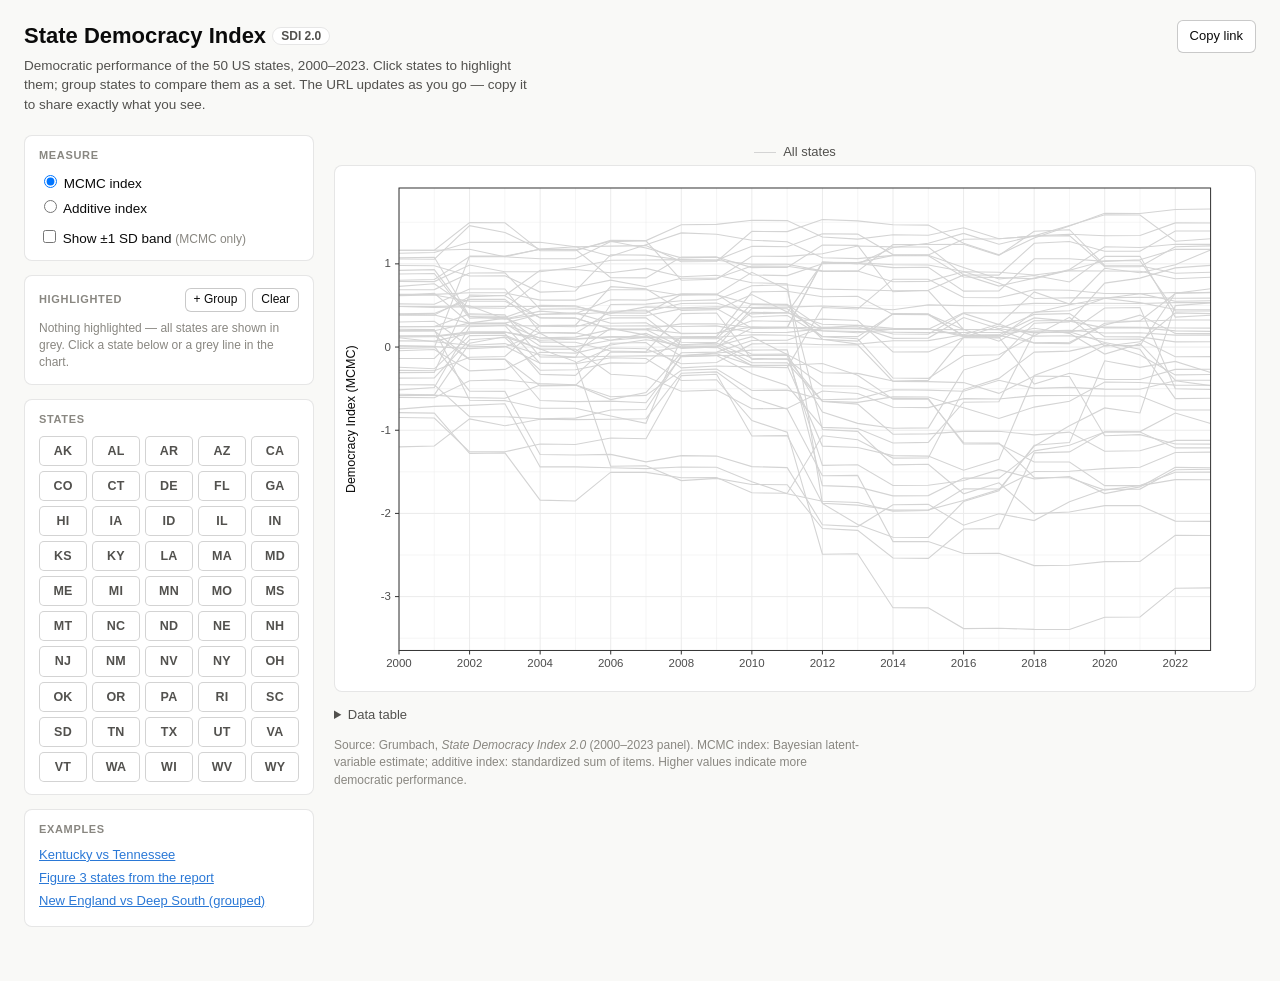
==== site/index.html @ ab57606a "Add SDI 2.0 explorer static site and source data Static, dependency-free site (vanilla HTML/CSS/JS +" ====
<!DOCTYPE html>
<html lang="en">
<head>
<meta charset="utf-8">
<meta name="viewport" content="width=device-width, initial-scale=1">
<title>SDI 2.0 Explorer — State Democracy Index</title>
<meta name="description" content="Interactive explorer for the State Democracy Index (SDI 2.0), 2000–2023. Highlight and compare states; share views by URL.">
<link rel="stylesheet" href="style.css">
</head>
<body>
<header class="site-header">
  <div>
    <h1>State Democracy Index <span class="version">SDI&nbsp;2.0</span></h1>
    <p class="subtitle">Democratic performance of the 50 US states, 2000–2023.
      Click states to highlight them; group states to compare them as a set.
      The URL updates as you go — copy it to share exactly what you see.</p>
  </div>
  <div class="header-actions">
    <button id="copy-link" class="btn" type="button" title="Copy a shareable link to this view">Copy link</button>
  </div>
</header>

<main class="layout">
  <aside class="controls" aria-label="Chart controls">
    <section class="control-block">
      <h2>Measure</h2>
      <div class="radio-row" role="radiogroup" aria-label="Measure">
        <label><input type="radio" name="metric" value="mcmc" checked> MCMC index</label>
        <label><input type="radio" name="metric" value="additive"> Additive index</label>
      </div>
      <label class="check-row" id="band-row">
        <input type="checkbox" id="band"> Show ±1 SD band <span class="hint">(MCMC only)</span>
      </label>
    </section>

    <section class="control-block">
      <div class="block-head">
        <h2>Highlighted</h2>
        <span class="head-btns">
          <button id="new-group" class="btn small" type="button">+ Group</button>
          <button id="clear-all" class="btn small" type="button">Clear</button>
        </span>
      </div>
      <ul id="series-list" class="series-list" aria-live="polite"></ul>
      <p id="series-hint" class="hint"></p>
    </section>

    <section class="control-block">
      <h2>States</h2>
      <div id="state-grid" class="state-grid" role="group" aria-label="Toggle states"></div>
    </section>

    <section class="control-block examples">
      <h2>Examples</h2>
      <a href="?s=KY&s=TN">Kentucky vs Tennessee</a>
      <a href="?s=CA&s=NC&s=TN&s=MI&s=WA">Figure&nbsp;3 states from the report</a>
      <a href="?s=New%20England%3ACT%2CMA%2CME%2CNH%2CRI%2CVT&s=Deep%20South%3AAL%2CGA%2CLA%2CMS%2CSC">New England vs Deep South (grouped)</a>
    </section>
  </aside>

  <section class="chart-area">
    <div id="legend" class="legend" aria-hidden="true"></div>
    <div id="chart-wrap" class="chart-wrap">
      <svg id="chart" role="img" aria-label="Line chart of state democracy index by year"></svg>
      <div id="tooltip" class="tooltip" hidden></div>
    </div>
    <details class="table-view">
      <summary>Data table</summary>
      <div id="table-wrap" class="table-wrap"></div>
    </details>
    <p class="source">Source: Grumbach, <em>State Democracy Index 2.0</em> (2000–2023 panel).
      MCMC index: Bayesian latent-variable estimate; additive index: standardized sum of items.
      Higher values indicate more democratic performance.</p>
  </section>
</main>

<script src="data.js"></script>
<script src="app.js"></script>
</body>
</html>
---- site/style.css ----
/* SDI 2.0 Explorer — page chrome kept quiet so the theme_bw panel reads as the artifact. */
:root {
  --page: #f9f9f7;
  --surface: #ffffff;
  --ink: #0b0b0b;
  --ink-2: #52514e;
  --muted: #898781;
  --hairline: rgba(11, 11, 11, 0.10);
  --accent: #2a78d6;
  /* ggplot2 theme_bw panel tokens */
  --panel-border: #333333;   /* grey20 */
  --grid-major: #ebebeb;     /* grey92 */
  --axis-text: #4d4d4d;      /* grey30 */
  --bg-line: #d4d4d4;        /* unhighlighted states */
  font-family: Arial, Helvetica, "Segoe UI", system-ui, sans-serif;
}

* { box-sizing: border-box; }
html, body { margin: 0; }
body { background: var(--page); color: var(--ink); line-height: 1.45; }

.site-header {
  display: flex; align-items: flex-start; justify-content: space-between; gap: 16px;
  padding: 20px 24px 12px; max-width: 1280px; margin: 0 auto;
}
.site-header h1 { margin: 0 0 4px; font-size: 22px; font-weight: 700; }
.version {
  font-size: 12px; font-weight: 600; color: var(--ink-2);
  border: 1px solid var(--hairline); border-radius: 10px; padding: 1px 8px;
  vertical-align: 3px; background: var(--surface);
}
.subtitle { margin: 0; max-width: 68ch; color: var(--ink-2); font-size: 13.5px; }

.btn {
  font: inherit; font-size: 13px; color: var(--ink);
  background: var(--surface); border: 1px solid rgba(11,11,11,0.22);
  border-radius: 6px; padding: 6px 12px; cursor: pointer; white-space: nowrap;
}
.btn:hover { border-color: var(--ink); }
.btn.small { padding: 2px 8px; font-size: 12px; }
.btn.copied { background: #eaf6ea; border-color: #0ca30c; }

.layout {
  display: grid; grid-template-columns: 290px minmax(0, 1fr); gap: 20px;
  max-width: 1280px; margin: 0 auto; padding: 8px 24px 40px;
}
@media (max-width: 880px) { .layout { grid-template-columns: 1fr; } }

.controls { min-width: 0; }
.control-block {
  background: var(--surface); border: 1px solid var(--hairline); border-radius: 8px;
  padding: 12px 14px; margin-bottom: 14px;
}
.control-block h2 {
  margin: 0 0 8px; font-size: 11px; font-weight: 700; letter-spacing: 0.06em;
  text-transform: uppercase; color: var(--muted);
}
.block-head { display: flex; align-items: center; justify-content: space-between; margin-bottom: 8px; }
.block-head h2 { margin: 0; }
.head-btns { display: flex; gap: 6px; }

.radio-row { display: flex; flex-direction: column; gap: 4px; font-size: 13.5px; }
.check-row { display: block; margin-top: 8px; font-size: 13.5px; }
.check-row input:disabled + span, .check-row:has(input:disabled) { color: var(--muted); }
.hint { color: var(--muted); font-size: 12px; margin: 6px 0 0; }

/* Series list */
.series-list { list-style: none; margin: 0; padding: 0; }
.series-list li {
  display: flex; align-items: center; gap: 8px; padding: 5px 6px;
  border-radius: 6px; font-size: 13.5px;
}
.series-list li.group { flex-wrap: wrap; }
.series-list li.active-target { outline: 2px solid var(--accent); outline-offset: -2px; background: #f2f7fd; }
.swatch { width: 18px; height: 4px; border-radius: 2px; flex: none; }
.series-label { flex: 1 1 auto; min-width: 0; overflow: hidden; text-overflow: ellipsis; white-space: nowrap; }
.series-label input {
  font: inherit; width: 100%; border: none; border-bottom: 1px dashed var(--hairline);
  background: transparent; padding: 0;
}
.series-label input:focus { outline: none; border-bottom-color: var(--accent); }
.member-chips { flex-basis: 100%; padding-left: 26px; font-size: 12px; color: var(--ink-2); }
.remove-btn {
  border: none; background: none; cursor: pointer; color: var(--muted);
  font-size: 15px; line-height: 1; padding: 2px 4px; flex: none;
}
.remove-btn:hover { color: #d03b3b; }

/* State chip grid */
.state-grid { display: grid; grid-template-columns: repeat(auto-fill, minmax(44px, 1fr)); gap: 5px; }
.state-chip {
  font: inherit; font-size: 12.5px; font-weight: 600; letter-spacing: 0.02em;
  padding: 5px 0; text-align: center; cursor: pointer;
  border: 1px solid rgba(11,11,11,0.18); border-radius: 5px;
  background: var(--surface); color: var(--ink-2);
}
.state-chip:hover { border-color: var(--ink); color: var(--ink); }
.state-chip.on { color: #fff; border-color: transparent; }

.examples a { display: block; font-size: 13px; color: var(--accent); margin: 4px 0; }

/* Chart area */
.chart-area { min-width: 0; }
.legend {
  display: flex; flex-wrap: wrap; gap: 4px 18px; justify-content: center;
  padding: 8px 10px 4px; font-size: 13px; color: var(--ink);
}
.legend .entry { display: inline-flex; align-items: center; gap: 7px; }
.legend .key { width: 22px; height: 0; border-top-width: 3px; border-top-style: solid; }
.legend .entry.other { color: var(--ink-2); }
.legend .entry.other .key { border-top-width: 1.5px; }

.chart-wrap {
  position: relative; background: var(--surface);
  border: 1px solid var(--hairline); border-radius: 8px; padding: 10px 6px 6px;
}
#chart { display: block; width: 100%; }

.tooltip {
  position: absolute; pointer-events: none; z-index: 5;
  background: rgba(255,255,255,0.97); border: 1px solid rgba(11,11,11,0.25);
  border-radius: 6px; box-shadow: 0 2px 8px rgba(11,11,11,0.12);
  padding: 7px 10px; font-size: 12.5px; min-width: 130px;
}
.tooltip .tt-year { font-weight: 700; margin-bottom: 4px; }
.tooltip .tt-row { display: flex; align-items: center; gap: 6px; margin: 2px 0; }
.tooltip .tt-row .swatch { width: 12px; height: 3px; }
.tooltip .tt-val { margin-left: auto; font-variant-numeric: tabular-nums; padding-left: 10px; }

.table-view { margin-top: 14px; font-size: 13px; }
.table-view summary { cursor: pointer; color: var(--ink-2); }
.table-wrap { overflow-x: auto; margin-top: 8px; }
.table-wrap table { border-collapse: collapse; background: var(--surface); }
.table-wrap th, .table-wrap td {
  border: 1px solid var(--hairline); padding: 3px 9px; text-align: right;
  font-variant-numeric: tabular-nums; white-space: nowrap;
}
.table-wrap th { background: #f3f3f0; font-weight: 600; text-align: right; }
.table-wrap th:first-child, .table-wrap td:first-child { text-align: left; }

.source { color: var(--muted); font-size: 12px; max-width: 80ch; }

/* SVG internals */
#chart text { font-family: inherit; }
.crosshair { stroke: rgba(11,11,11,0.35); stroke-width: 1; stroke-dasharray: 3 3; }
.hit { fill: none; stroke: transparent; stroke-width: 9; cursor: pointer; }
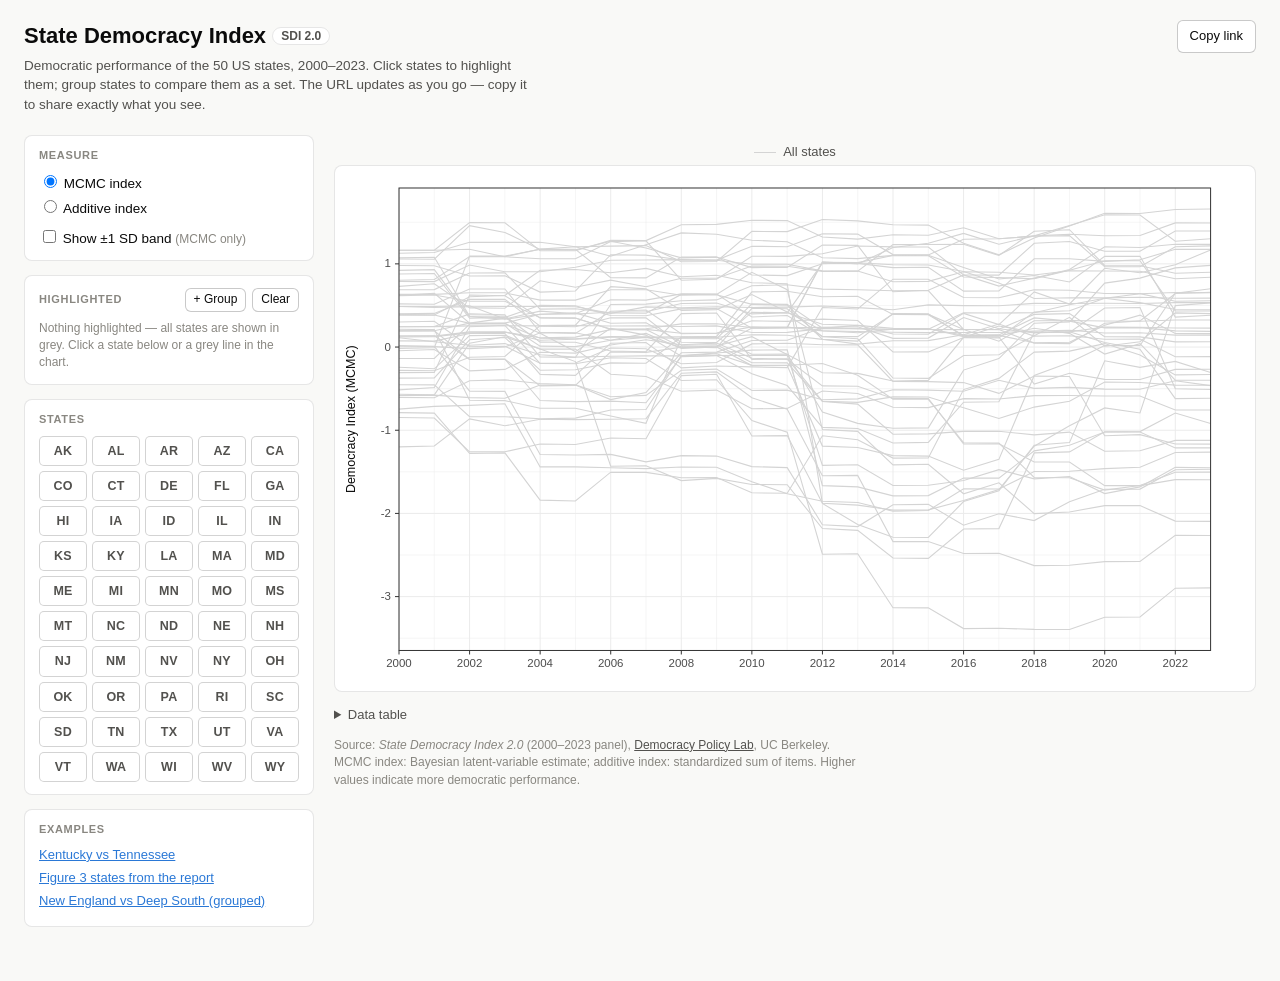
==== commit ee1b2d33: "Credit Democracy Policy Lab as data source Link the source attribution on the site and in the README" ====
--- a/site/index.html
+++ b/site/index.html
@@ -68,9 +68,10 @@
       <summary>Data table</summary>
       <div id="table-wrap" class="table-wrap"></div>
     </details>
-    <p class="source">Source: Grumbach, <em>State Democracy Index 2.0</em> (2000–2023 panel).
-      MCMC index: Bayesian latent-variable estimate; additive index: standardized sum of items.
-      Higher values indicate more democratic performance.</p>
+    <p class="source">Source: <em>State Democracy Index 2.0</em> (2000–2023 panel),
+      <a href="https://democracypolicylab.berkeley.edu/state-democracy-index/">Democracy Policy Lab</a>,
+      UC&nbsp;Berkeley. MCMC index: Bayesian latent-variable estimate; additive index: standardized
+      sum of items. Higher values indicate more democratic performance.</p>
   </section>
 </main>
 
--- a/site/style.css
+++ b/site/style.css
@@ -139,6 +139,7 @@
 .table-wrap th:first-child, .table-wrap td:first-child { text-align: left; }
 
 .source { color: var(--muted); font-size: 12px; max-width: 80ch; }
+.source a { color: var(--ink-2); }
 
 /* SVG internals */
 #chart text { font-family: inherit; }
